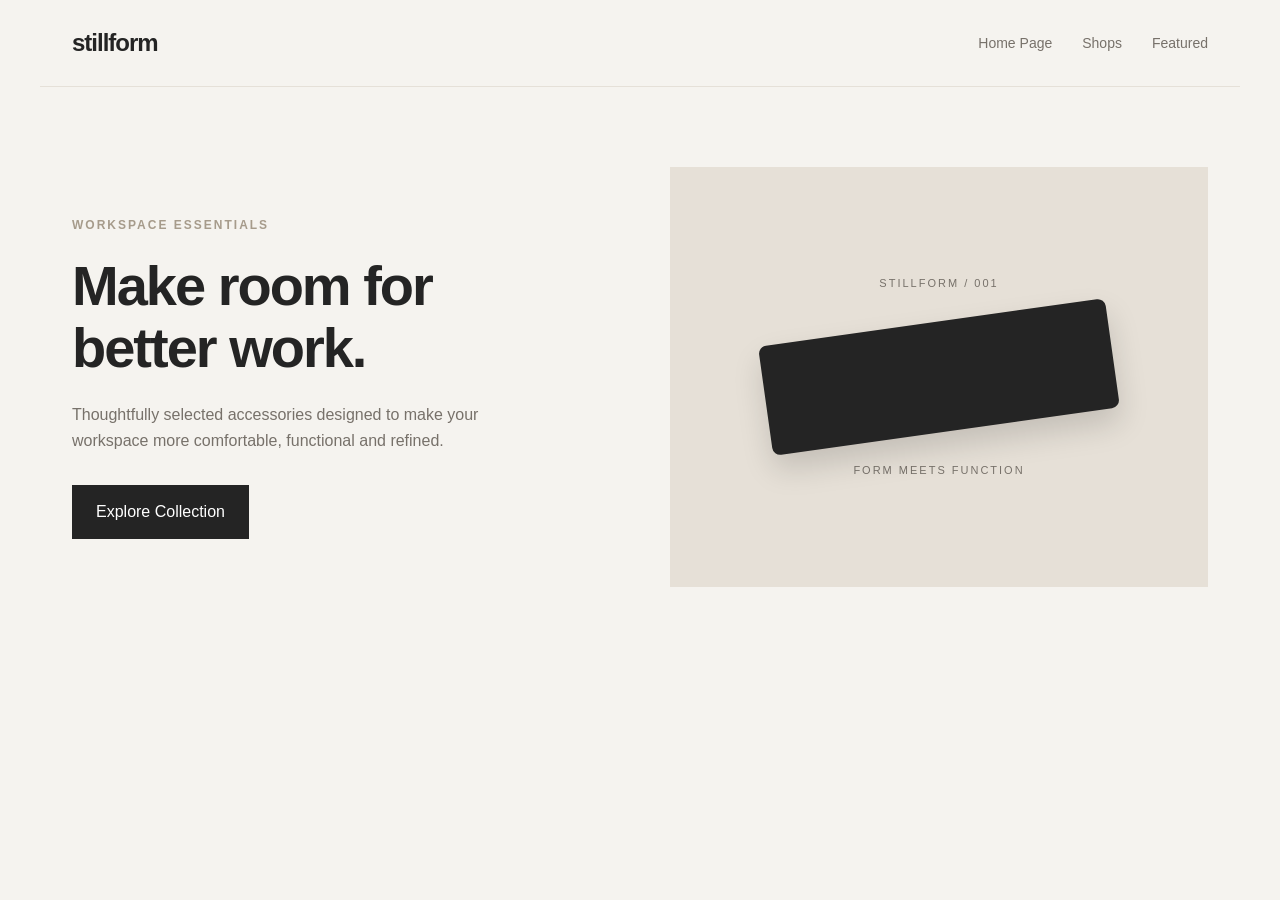
==== index.html @ 1bd32134 "feat: add homepage navigation and hero section" ====
<!DOCTYPE html>
<html lang="en">
    <head>
        <meta charset="UTF-8">
        <meta name="viewport" content="width=device-width, initial-scale=1.0">
        <title>Stillform</title>
        <link rel="stylesheet" href="css/style.css">
    </head>

    <body>
        <header class="site-header">
            <a href="index.html" class="logo">stillform</a>

            <nav class="site-nav" aria-label="Main navigation">
                <a href="index.html">Home Page</a>
                <a href="products.html">Shops</a>
                <a href="product.html">Featured</a>
            </nav>
        </header>

        <!-- Main Content -->
        <main>

            <!-- Hero Section -->
            <section class="hero">
                <div class="hero-content">
                    <p class="eyebrow">WORKSPACE ESSENTIALS</p>
                    <h1>Make room for better work.</h1>

                    <p class="hero-description">
                        Thoughtfully selected accessories
                        designed to make your workspace
                        more comfortable, functional and refined.
                    </p>

                    <a href="products.html" class="button">
                        Explore Collection
                    </a>
                </div>

                <!-- Temporary Visual -->
                <div class="hero-visual">
                    <p class="visual-label">STILLFORM / 001</p>
                    <div class="visual-product"></div>
                    <p class="visual-caption">FORM MEETS FUNCTION</p>
                </div>
            </section>
        </main>
    </body>
</html>
---- css/style.css ----
/* CSS VARIABLES */
:root {
    --color-background: #F5F3EF;
    --color-surface: #FFFFFF;
    --color-text: #242424;
    --color-muted: #77716A;
    --color-accent: #A69B8B;
    --color-border: #E5E0D8;

    --spacing-small: 10px;
    --spacing-medium: 20px;
    --spacing-large: 40px;

    --container-width: 1200px;
}


/* GLOBAL RESET */
* {
    box-sizing: border-box;
    margin: 0;
    padding: 0;
}

/* BODY */

body {
    background-color: var(--color-background);
    color: var(--color-text);
    font-family: Arial, sans-serif;
    line-height: 1.6;
}

/* GLOBAL ELEMENTS */
a {
    color: inherit;
    text-decoration: none;
}

img {
    max-width: 100%;
    display: block;
}

button {
    font: inherit;
    cursor: pointer;
}


/* NAVIGATION BAR */

.site-header {
    max-width: var(--container-width);
    margin: 0 auto;
    padding: 24px 32px;

    display: flex;
    justify-content: space-between;
    align-items: center;

    border-bottom: 1px solid var(--color-border);
}


/* LOGO */

.logo {
    font-size: 24px;
    font-weight: bold;
    letter-spacing: -1px;
}


/* NAVIGATION LINKS */

.site-nav {
    display: flex;
    gap: 30px;
}

.site-nav a {
    color: var(--color-muted);
    font-size: 14px;

    transition: color 0.3s ease;
}

.site-nav a:hover {
    color: var(--color-text);
}


/* HERO SECTION */

.hero {
    max-width: var(--container-width);
    margin: 0 auto;
    padding: 80px 32px;

    display: flex;
    align-items: center;
    justify-content: space-between;
    gap: 60px;
}


/* HERO TEXT */

.hero-content {
    flex: 1 1 360px;
}

.eyebrow {
    color: var(--color-accent);
    font-size: 12px;
    font-weight: bold;
    letter-spacing: 2px;
    margin-bottom: 20px;
}

.hero h1 {
    font-size: 56px;
    line-height: 1.1;
    letter-spacing: -2px;
    max-width: 500px;
}

.hero-description {
    color: var(--color-muted);
    margin: 24px 0 32px;
    max-width: 450px;
}


/* HERO BUTTON */

.button {
    display: inline-block;
    background-color: var(--color-text);
    color: white;

    padding: 14px 24px;

    transition: background-color 0.3s ease;
}

.button:hover {
    background-color: var(--color-accent);
    color: var(--color-text);
}


/* HERO VISUAL */

.hero-visual {
    flex: 1 1 360px;
    min-height: 420px;

    background-color: #E6E0D7;

    display: flex;
    flex-direction: column;
    justify-content: center;
    align-items: center;
    gap: 30px;
}

.visual-label {
    font-size: 11px;
    letter-spacing: 2px;
    color: var(--color-muted);
}

.visual-product {
    width: 65%;
    height: 110px;

    background-color: var(--color-text);
    border-radius: 8px;

    transform: rotate(-8deg);

    box-shadow: 0 15px 30px rgba(0, 0, 0, 0.15);
}

.visual-caption {
    font-size: 11px;
    letter-spacing: 2px;
    color: var(--color-muted);
}
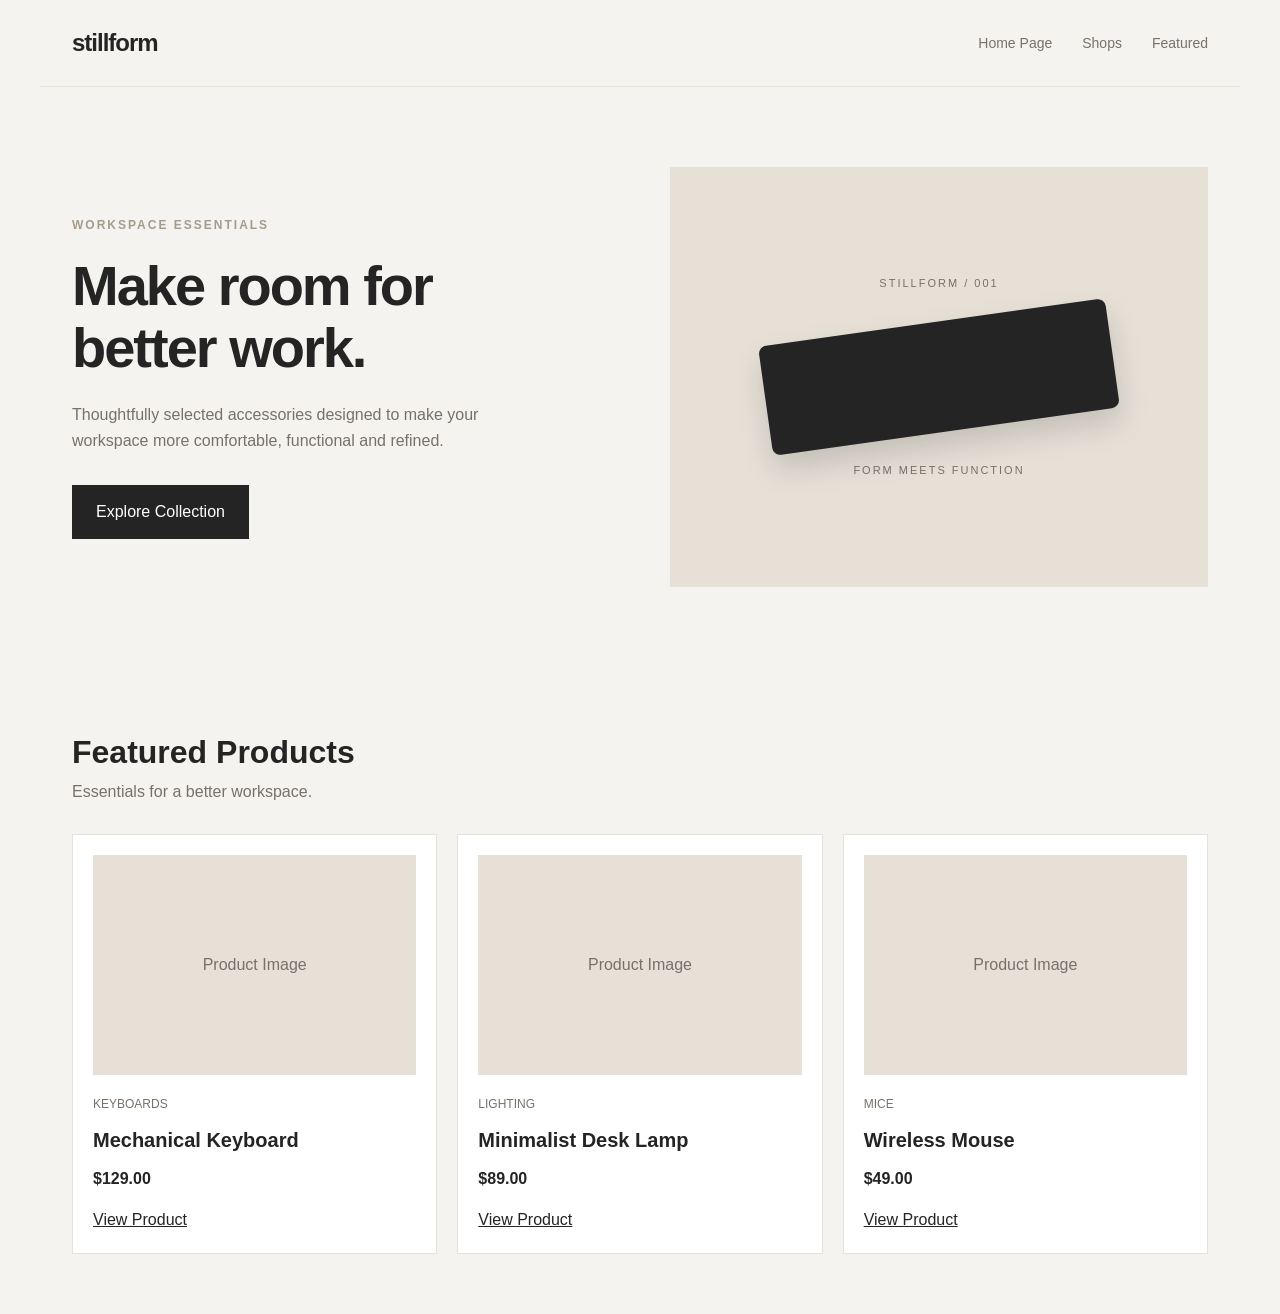
==== commit 01af8647: "feat: add responsive featured products section" ====
--- a/index.html
+++ b/index.html
@@ -45,6 +45,64 @@
                     <p class="visual-caption">FORM MEETS FUNCTION</p>
                 </div>
             </section>
+
+            <!-- Featured Products -->
+            <section class="featured-products">
+
+                <div class="section-heading">
+                    <h2>Featured Products</h2>
+                    <p>Essentials for a better workspace.</p>
+                </div>
+                
+                <div class="product-grid">
+
+                    <!-- Product 1 -->
+                     <article class="product-card">
+                        <div class="product-image">
+                            Product Image
+                        </div>
+
+                        <p class="product-category">KEYBOARDS</p>
+                        <h3>Mechanical Keyboard</h3>
+                        <p class="product-price">$129.00</p>
+
+                        <a href="product.html" class="product-link">
+                            View Product
+                        </a>
+                     </article>
+
+                     <!-- Product 2 -->
+                    <article class="product-card">
+                        <div class="product-image">
+                            Product Image
+                        </div>
+
+                        <p class="product-category">LIGHTING</p>
+                        <h3>Minimalist Desk Lamp</h3>
+                        <p class="product-price">$89.00</p>
+
+                        <a href="product.html" class="product-link">
+                            View Product
+                        </a>
+                    </article>
+
+                    <!-- Product 3 -->
+                     <article class="product-card">
+                        <div class="product-image">
+                            Product Image
+                        </div>
+
+                        <p class="product-category">MICE</p>
+                        <h3>Wireless Mouse</h3>
+                        <p class="product-price">$49.00</p>
+
+                        <a href="product.html" class="product-link">
+                            View Product
+                        </a>
+                     </article>
+
+                </div>
+            </section>
         </main>
     </body>
 </html>
--- a/css/style.css
+++ b/css/style.css
@@ -189,4 +189,158 @@
     font-size: 11px;
     letter-spacing: 2px;
     color: var(--color-muted);
+}
+
+/* FEATURED PRODUCTS */
+
+.featured-products {
+    max-width: var(--container-width);
+    margin: 0 auto;
+    padding: 60px 32px;
+}
+
+.section-heading {
+    margin-bottom: 30px;
+}
+
+.section-heading h2 {
+    font-size: 32px;
+}
+
+.section-heading p {
+    color: var(--color-muted);
+}
+
+
+/* PRODUCT GRID */
+
+.product-grid {
+    display: grid;
+    grid-template-columns: repeat(3, 1fr);
+    gap: 20px;
+}
+
+
+/* PRODUCT CARDS */
+
+.product-card {
+    background-color: var(--color-surface);
+    padding: 20px;
+    border: 1px solid var(--color-border);
+}
+
+
+.product-image {
+    height: 220px;
+    background-color: #E6E0D7;
+
+    display: flex;
+    justify-content: center;
+    align-items: center;
+
+    color: var(--color-muted);
+    margin-bottom: 20px;
+}
+
+.product-category {
+    font-size: 12px;
+    color: var(--color-muted);
+}
+
+.product-card h3 {
+    font-size: 20px;
+    margin: 10px 0;
+}
+
+.product-price {
+    font-weight: bold;
+    margin-bottom: 15px;
+}
+
+.product-link {
+    text-decoration: underline;
+}
+
+
+/* TABLET RESPONSIVE DESIGN */
+
+@media (max-width: 900px) {
+    .hero {
+        flex-direction: column;
+        align-items: stretch;
+        gap: 40px;
+        padding: 60px 24px;
+    }
+
+    .hero-content,
+    .hero-visual {
+        flex: none;
+        width: 100%;
+    }
+
+    .hero h1 {
+        font-size: 42px;
+    }
+
+    .hero-visual {
+        min-height: 320px;
+    }
+
+    .product-grid {
+        grid-template-columns: repeat(2, 1fr);
+    }
+
+    .featured-products {
+        padding: 50px 24px;
+    }
+}
+
+
+/* MOBILE RESPONSIVE DESIGN */
+@media (max-width: 600px) {
+    .site-header {
+        flex-direction: column;
+        align-items: flex-start;
+        gap: 16px;
+        padding: 20px;
+    }
+
+    .site-nav {
+        gap: 16px;
+        flex-wrap: wrap;
+    }
+
+    .hero {
+        padding: 48px 20px;
+        gap: 30px;
+    }
+
+    .hero h1 {
+        font-size: 36px;
+        letter-spacing: -1px;
+    }
+
+    .hero-visual {
+        min-height: 260px;
+    }
+
+    .featured-products {
+        padding: 40px 20px;
+    }
+
+    .product-grid {
+        grid-template-columns: 1fr;
+    }
+
+    .section-heading h2 {
+        font-size: 28px;
+    }
+
+    .product-card {
+        padding: 16px;
+    }
+
+    .hero-description {
+        font-size: 14px;
+    }
 }
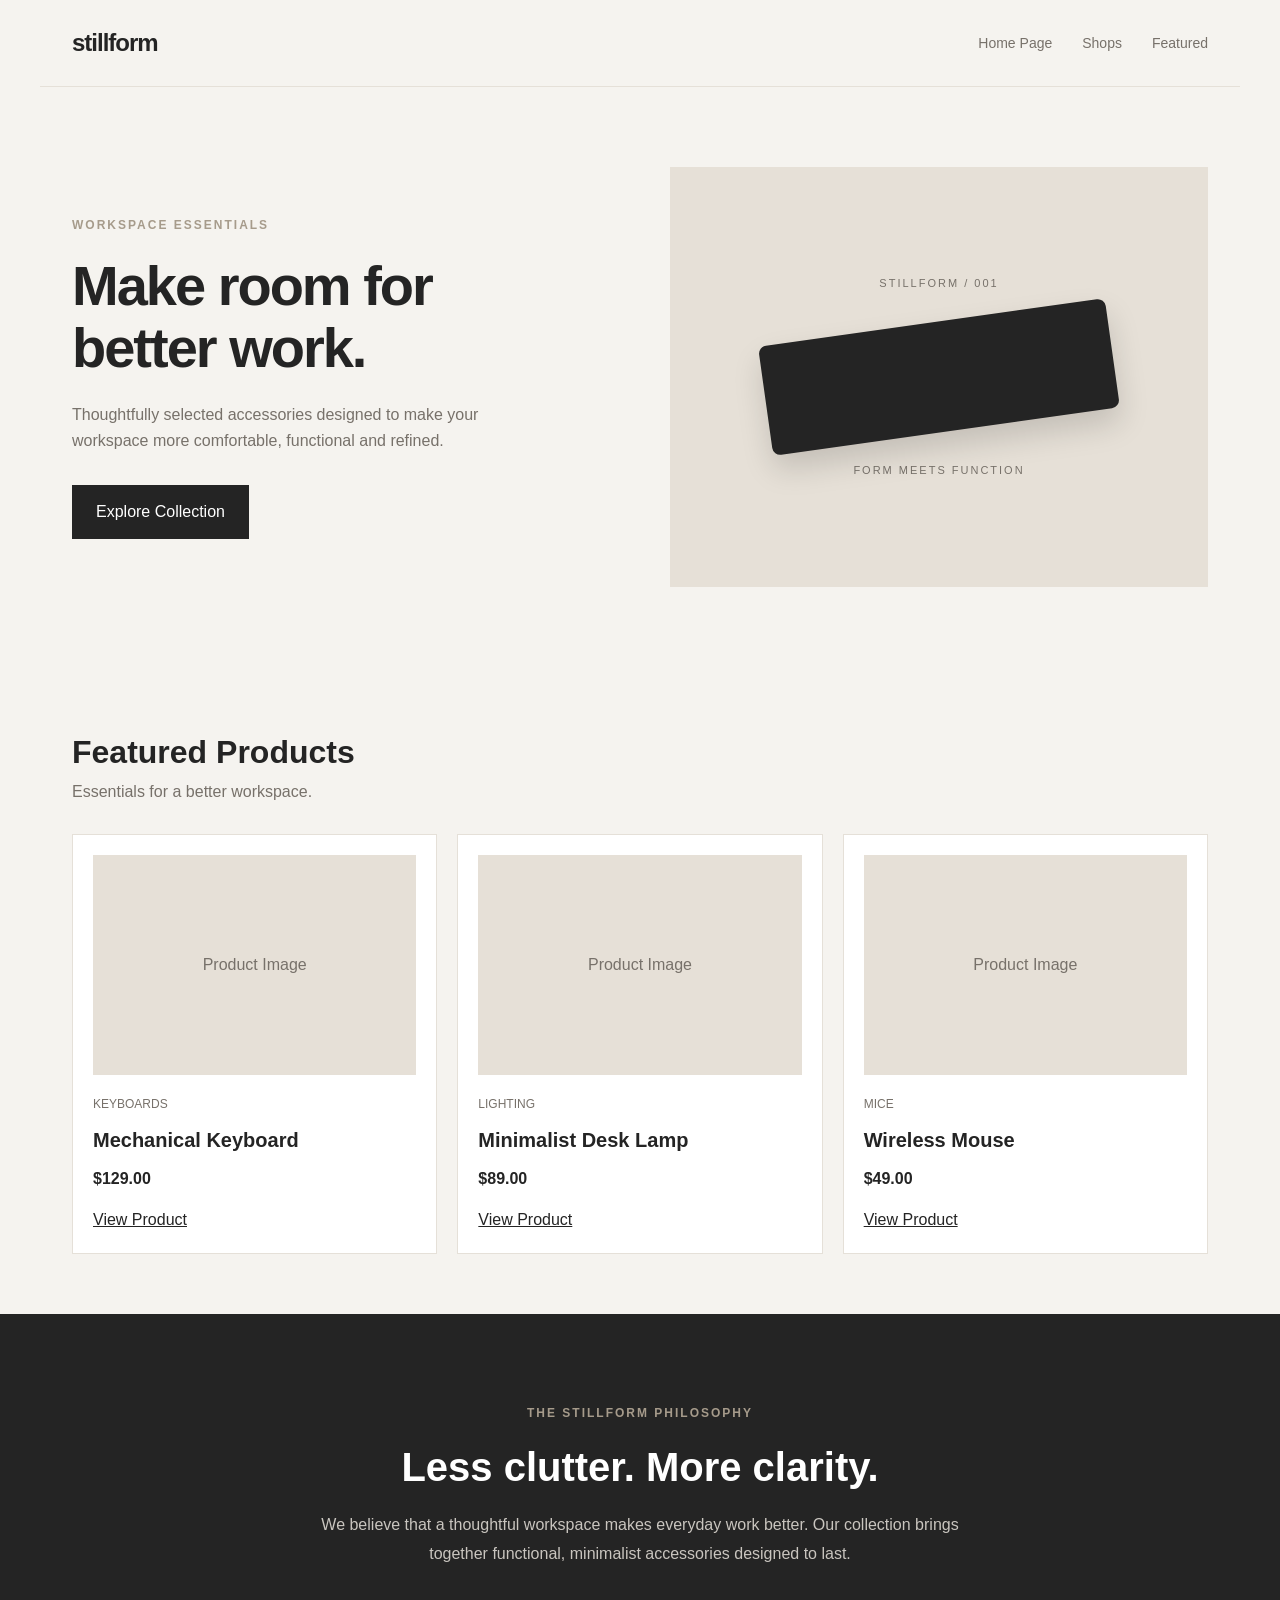
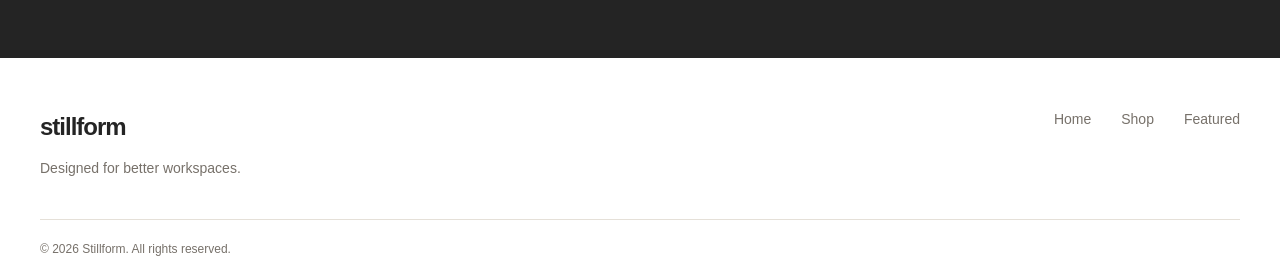
==== commit 72b739c4: "feat: complete responsive homepage" ====
--- a/index.html
+++ b/index.html
@@ -103,6 +103,38 @@
 
                 </div>
             </section>
+
+            <!-- Brand Introduction -->
+             <section class="brand-section">
+                <div class="brand-content">
+                    <p class="eyebrow">THE STILLFORM PHILOSOPHY</p>
+                    <h2>Less clutter. More clarity.</h2>
+                    <p>
+                        We believe that a thoughtful workspace
+                        makes everyday work better. Our collection
+                        brings together functional, minimalist
+                        accessories designed to last.
+                    </p>
+                </div>
+             </section>
         </main>
+        <footer class="site-footer">
+            <div class="footer-content">
+                <div class="footer-brand">
+                    <a href="index.html" class="logo">stillform</a>
+                    <p>Designed for better workspaces.</p>
+                </div>
+                <nav class="footer-links" aria-label="Footer navigation">
+                    <a href="index.html">Home</a>
+                    <a href="products.html">Shop</a>
+                    <a href="product.html">Featured</a>
+                </nav>
+
+            </div>
+            
+            <div class="footer-bottom">
+                <p>&copy; 2026 Stillform. All rights reserved.</p>
+            </div>
+        </footer>
     </body>
 </html>
--- a/css/style.css
+++ b/css/style.css
@@ -262,6 +262,79 @@
 }
 
 
+/* BRAND INTRODUCTION */
+
+.brand-section {
+    background-color: var(--color-text);
+    color: var(--color-surface);
+    padding: 90px 32px;
+}
+
+.brand-content {
+    max-width: 700px;
+    margin: 0 auto;
+    text-align: center;
+}
+
+.brand-content h2 {
+    font-size: 40px;
+    line-height: 1.2;
+    margin-bottom: 20px;
+}
+
+.brand-content > p:last-child {
+    color: #C9C5BF;
+    line-height: 1.8;
+}
+
+
+/* FOOTER */
+
+.site-footer {
+    background-color: var(--color-surface);
+    padding: 50px 32px 20px;
+}
+
+.footer-content {
+    max-width: var(--container-width);
+    margin: 0 auto;
+    display: flex;
+    justify-content: space-between;
+    align-items: flex-start;
+    gap: 40px;
+}
+
+.footer-brand p {
+    color: var(--color-muted);
+    font-size: 14px;
+    margin-top: 10px;
+}
+
+.footer-links {
+    display: flex;
+    gap: 30px;
+}
+
+.footer-links a {
+    color: var(--color-muted);
+    font-size: 14px;
+    transition: color 0.3s ease;
+}
+
+.footer-links a:hover {
+    color: var(--color-text);
+}
+
+.footer-bottom {
+    max-width: var(--container-width);
+    margin: 40px auto 0;
+    padding-top: 20px;
+    border-top: 1px solid var(--color-border);
+    color: var(--color-muted);
+    font-size: 12px;
+}
+
+
 /* TABLET RESPONSIVE DESIGN */
 
 @media (max-width: 900px) {
@@ -292,6 +365,10 @@
 
     .featured-products {
         padding: 50px 24px;
+    }
+
+    .footer-content {
+        gap: 20px;
     }
 }
 
@@ -343,4 +420,26 @@
     .hero-description {
         font-size: 14px;
     }
+
+    .brand-section {
+        padding: 60px 20px;
+    }
+
+    .brand-content h2 {
+        font-size: 30px;
+    }
+
+    .site-footer {
+        padding: 40px 20px 20px;
+    }
+
+    .footer-content {
+        flex-direction: column;
+        gap: 24px;
+    }
+
+    .footer-links {
+        flex-wrap: wrap;
+        gap: 16px;
+    }
 }
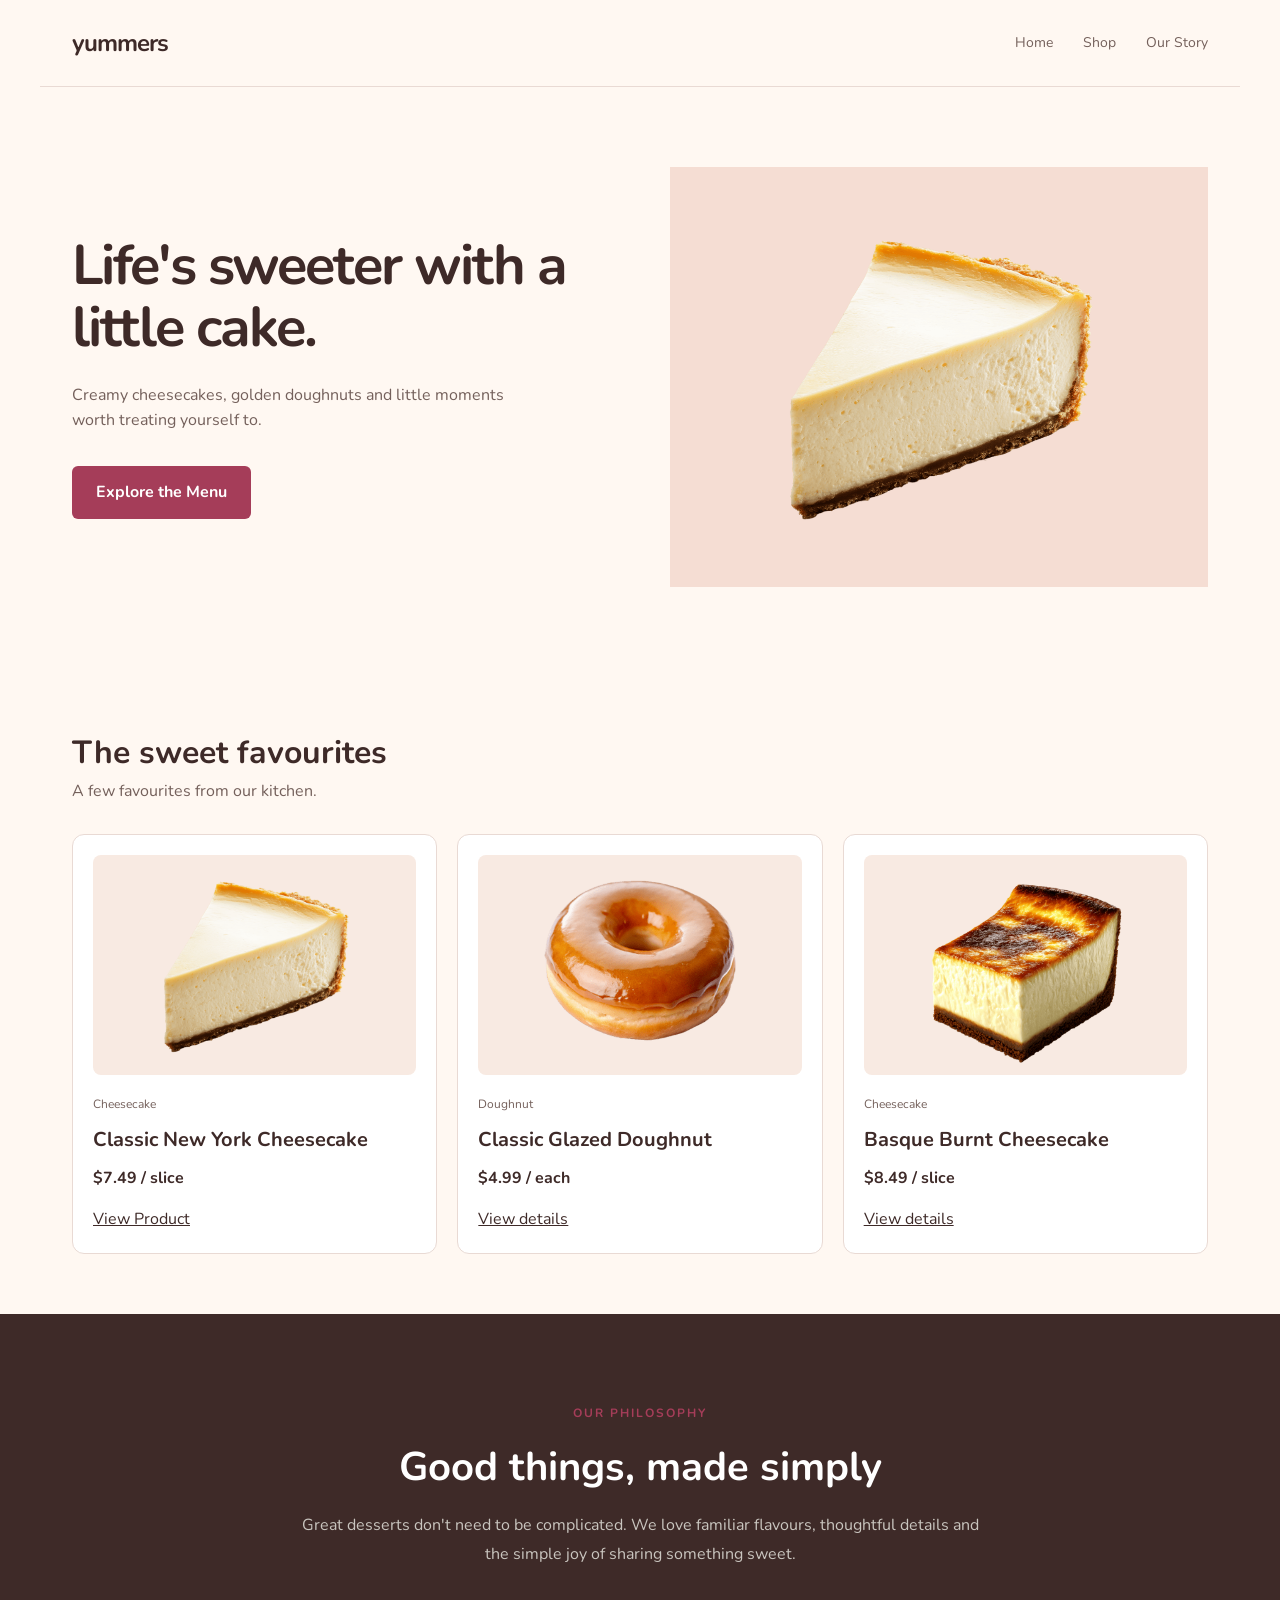
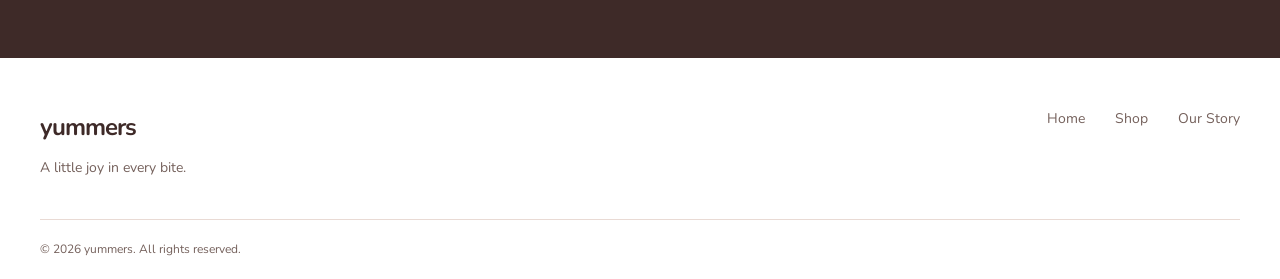
==== commit bb574092: "feat: rebrand storefron to yummers" ====
--- a/index.html
+++ b/index.html
@@ -3,18 +3,21 @@
     <head>
         <meta charset="UTF-8">
         <meta name="viewport" content="width=device-width, initial-scale=1.0">
-        <title>Stillform</title>
+        <title>yummers</title>
         <link rel="stylesheet" href="css/style.css">
+        <link rel="preconnect" href="https://fonts.googleapis.com">
+        <link rel="preconnect" href="https://fonts.gstatic.com" crossorigin>
+        <link href="https://fonts.googleapis.com/css2?family=Nunito:ital,wght@0,200..1000;1,200..1000&display=swap" rel="stylesheet">
     </head>
 
     <body>
         <header class="site-header">
-            <a href="index.html" class="logo">stillform</a>
+            <a href="index.html" class="logo">yummers</a>
 
             <nav class="site-nav" aria-label="Main navigation">
-                <a href="index.html">Home Page</a>
-                <a href="products.html">Shops</a>
-                <a href="product.html">Featured</a>
+                <a href="index.html">Home</a>
+                <a href="products.html">Shop</a>
+                <a href="index.html#our-story">Our Story</a>
             </nav>
         </header>
 
@@ -24,25 +27,24 @@
             <!-- Hero Section -->
             <section class="hero">
                 <div class="hero-content">
-                    <p class="eyebrow">WORKSPACE ESSENTIALS</p>
-                    <h1>Make room for better work.</h1>
+                    <h1>Life's sweeter with a little cake.</h1>
 
                     <p class="hero-description">
-                        Thoughtfully selected accessories
-                        designed to make your workspace
-                        more comfortable, functional and refined.
+                        Creamy cheesecakes, golden doughnuts and
+                        little moments worth treating yourself to.
                     </p>
 
                     <a href="products.html" class="button">
-                        Explore Collection
+                        Explore the Menu
                     </a>
                 </div>
 
-                <!-- Temporary Visual -->
                 <div class="hero-visual">
-                    <p class="visual-label">STILLFORM / 001</p>
-                    <div class="visual-product"></div>
-                    <p class="visual-caption">FORM MEETS FUNCTION</p>
+                    <img
+                        src="assets/images/nycheesecake.png"
+                        alt="Slice of New York cheesecake"
+                        class="hero-image"
+                    >
                 </div>
             </section>
 
@@ -50,8 +52,8 @@
             <section class="featured-products">
 
                 <div class="section-heading">
-                    <h2>Featured Products</h2>
-                    <p>Essentials for a better workspace.</p>
+                    <h2>The sweet favourites</h2>
+                    <p>A few favourites from our kitchen.</p>
                 </div>
                 
                 <div class="product-grid">
@@ -59,12 +61,14 @@
                     <!-- Product 1 -->
                      <article class="product-card">
                         <div class="product-image">
-                            Product Image
+                            <img src="assets/images/nycheesecake.png"
+                            alt="new york cheesecake"
+                            loading="lazy">
                         </div>
 
-                        <p class="product-category">KEYBOARDS</p>
-                        <h3>Mechanical Keyboard</h3>
-                        <p class="product-price">$129.00</p>
+                        <p class="product-category">Cheesecake</p>
+                        <h3>Classic New York Cheesecake</h3>
+                        <p class="product-price">$7.49 / slice</p>
 
                         <a href="product.html" class="product-link">
                             View Product
@@ -74,30 +78,30 @@
                      <!-- Product 2 -->
                     <article class="product-card">
                         <div class="product-image">
-                            Product Image
+                            <img src="assets/images/glazedonut.png">
                         </div>
 
-                        <p class="product-category">LIGHTING</p>
-                        <h3>Minimalist Desk Lamp</h3>
-                        <p class="product-price">$89.00</p>
+                        <p class="product-category">Doughnut</p>
+                        <h3>Classic Glazed Doughnut</h3>
+                        <p class="product-price">$4.99 / each</p>
 
                         <a href="product.html" class="product-link">
-                            View Product
+                            View details
                         </a>
                     </article>
 
                     <!-- Product 3 -->
                      <article class="product-card">
                         <div class="product-image">
-                            Product Image
+                            <img src="assets/images/bakedcreamycheesecake.png">
                         </div>
 
-                        <p class="product-category">MICE</p>
-                        <h3>Wireless Mouse</h3>
-                        <p class="product-price">$49.00</p>
+                        <p class="product-category">Cheesecake</p>
+                        <h3>Basque Burnt Cheesecake</h3>
+                        <p class="product-price">$8.49 / slice</p>
 
                         <a href="product.html" class="product-link">
-                            View Product
+                            View details
                         </a>
                      </article>
 
@@ -105,15 +109,14 @@
             </section>
 
             <!-- Brand Introduction -->
-             <section class="brand-section">
+             <section class="brand-section" id="our-story">
                 <div class="brand-content">
-                    <p class="eyebrow">THE STILLFORM PHILOSOPHY</p>
-                    <h2>Less clutter. More clarity.</h2>
+                    <p class="eyebrow">OUR PHILOSOPHY</p>
+                    <h2>Good things, made simply</h2>
                     <p>
-                        We believe that a thoughtful workspace
-                        makes everyday work better. Our collection
-                        brings together functional, minimalist
-                        accessories designed to last.
+                        Great desserts don't need to be complicated.
+                        We love familiar flavours, thoughtful details
+                        and the simple joy of sharing something sweet.
                     </p>
                 </div>
              </section>
@@ -121,19 +124,19 @@
         <footer class="site-footer">
             <div class="footer-content">
                 <div class="footer-brand">
-                    <a href="index.html" class="logo">stillform</a>
-                    <p>Designed for better workspaces.</p>
+                    <a href="index.html" class="logo">yummers</a>
+                    <p>A little joy in every bite.</p>
                 </div>
                 <nav class="footer-links" aria-label="Footer navigation">
                     <a href="index.html">Home</a>
                     <a href="products.html">Shop</a>
-                    <a href="product.html">Featured</a>
+                    <a href="index.html#our-story">Our Story</a>
                 </nav>
 
             </div>
             
             <div class="footer-bottom">
-                <p>&copy; 2026 Stillform. All rights reserved.</p>
+                <p>&copy; 2026 yummers. All rights reserved.</p>
             </div>
         </footer>
     </body>
--- a/css/style.css
+++ b/css/style.css
@@ -1,16 +1,12 @@
 
 /* CSS VARIABLES */
 :root {
-    --color-background: #F5F3EF;
+    --color-background: #FFF8F2;
     --color-surface: #FFFFFF;
-    --color-text: #242424;
-    --color-muted: #77716A;
-    --color-accent: #A69B8B;
-    --color-border: #E5E0D8;
-
-    --spacing-small: 10px;
-    --spacing-medium: 20px;
-    --spacing-large: 40px;
+    --color-text: #3E2A28;
+    --color-muted: #74605B;
+    --color-accent: #A53D59;
+    --color-border: #E9DAD4;
 
     --container-width: 1200px;
 }
@@ -28,7 +24,7 @@
 body {
     background-color: var(--color-background);
     color: var(--color-text);
-    font-family: Arial, sans-serif;
+    font-family: "Nunito", sans-serif;
     line-height: 1.6;
 }
 
@@ -138,17 +134,18 @@
 
 .button {
     display: inline-block;
-    background-color: var(--color-text);
+    background-color: var(--color-accent);
     color: white;
-
     padding: 14px 24px;
-
+    border: 0;
+    border-radius: 6px;
+    font-weight: 700;
     transition: background-color 0.3s ease;
 }
 
 .button:hover {
-    background-color: var(--color-accent);
-    color: var(--color-text);
+    background-color: #832D46;
+    color: white;
 }
 
 
@@ -157,38 +154,18 @@
 .hero-visual {
     flex: 1 1 360px;
     min-height: 420px;
-
-    background-color: #E6E0D7;
-
-    display: flex;
-    flex-direction: column;
+    background-color: #F5DDD3;
+
+    display: flex;
     justify-content: center;
     align-items: center;
-    gap: 30px;
-}
-
-.visual-label {
-    font-size: 11px;
-    letter-spacing: 2px;
-    color: var(--color-muted);
-}
-
-.visual-product {
-    width: 65%;
-    height: 110px;
-
-    background-color: var(--color-text);
-    border-radius: 8px;
-
-    transform: rotate(-8deg);
-
-    box-shadow: 0 15px 30px rgba(0, 0, 0, 0.15);
-}
-
-.visual-caption {
-    font-size: 11px;
-    letter-spacing: 2px;
-    color: var(--color-muted);
+    overflow: hidden;
+}
+
+.hero-image {
+    width: 85%;
+    max-height: 360px;
+    object-fit: contain;
 }
 
 /* FEATURED PRODUCTS */
@@ -227,19 +204,32 @@
     background-color: var(--color-surface);
     padding: 20px;
     border: 1px solid var(--color-border);
-}
-
+    border-radius: 12px;
+
+    transition: transform 0.2s ease,
+                box-shadow 0.2s ease;
+}
+
+.product-card:hover {
+    transform: translateY(-3px);
+    box-shadow: 0 10px 24px rgba(62, 42, 40, 0.08);
+}
 
 .product-image {
     height: 220px;
-    background-color: #E6E0D7;
+    background-color: #F8EAE2;
+    border-radius: 8px;
+    margin-bottom: 20px;
 
     display: flex;
     justify-content: center;
     align-items: center;
-
-    color: var(--color-muted);
-    margin-bottom: 20px;
+}
+
+.product-image img {
+    width: 100%;
+    height: 100%;
+    object-fit: contain;
 }
 
 .product-category {
@@ -333,6 +323,125 @@
     color: var(--color-muted);
     font-size: 12px;
 }
+
+
+/* PRODUCT CATALOGUE */
+.catalogue {
+    max-width: var(--container-width);
+    margin: 0 auto;
+    padding: 70px 32px 90px;
+}
+
+.catalogue-heading {
+    margin-bottom: 40px;
+}
+
+.catalogue-heading h1 {
+    font-size: 48px;
+    line-height: 1.2;
+    margin-bottom: 16px;
+}
+
+.catalogue-heading > p:last-child {
+    color: var(--color-muted);
+    max-width: 500px;
+}
+
+
+/* PRODUCT DETAILS PAGE */
+.product-page {
+    max-width: var(--container-width);
+    margin: 0 auto;
+    padding: 50px 32px 90px;
+}
+
+.back-link {
+    display: inline-block;
+    color: var(--color-muted);
+    font-size: 14px;
+    margin-bottom: 40px;
+}
+
+.back-link:hover {
+    color: var(--color-text);
+}
+
+
+/* PRODUCT DETAIL LAYOUT */
+.product-detail {
+    display: grid;
+    grid-template-columns: 1fr 1fr;
+    gap: 60px;
+    align-items: start;
+}
+
+
+/* PRODUCT IMAGE */
+.detail-image {
+    background-color: #F8EAE2;
+    min-height: 480px;
+    display: flex;
+    justify-content: center;
+    align-items: center;
+    color: var(--color-muted);
+}
+
+.detail-image {
+    padding: 24px;
+}
+
+.detail-image img {
+    width: 100%;
+    max-height: 400px;
+    object-fit: contain;
+}
+
+
+/* PRODUCT INFORMATION */
+.detail-info h1 {
+    font-size: 42px;
+    line-height: 1.2;
+    margin: 12px 0 20px;
+}
+
+
+.detail-price {
+    font-size: 28px;
+    font-weight: bold;
+    margin-bottom: 24px;
+}
+
+
+.detail-description {
+    color: var(--color-muted);
+    margin-bottom: 32px;
+}
+
+
+.detail-info h2 {
+    font-size: 20px;
+    margin-bottom: 16px;
+}
+
+
+/* SPECIFICATIONS */
+.detail-specs {
+    list-style: none;
+    margin-bottom: 32px;
+}
+
+.detail-specs li {
+    padding: 12px 0px;
+    border-bottom: 1px solid var(--color-border);
+    color: var(--color-muted);
+}
+
+
+.button:disabled {
+    opacity: 0.6;
+    cursor: not-allowed;
+}
+
 
 
 /* TABLET RESPONSIVE DESIGN */
@@ -369,6 +478,23 @@
 
     .footer-content {
         gap: 20px;
+    }
+
+    .catalogue {
+        padding: 60px 24px;
+    }
+
+    .product-page {
+        padding: 40px 24px 60px;
+    }
+
+    .product-detail {
+        grid-template-columns: 1fr;
+        gap: 40px;
+    }
+
+    .detail-image {
+        min-height: 360px;
     }
 }
 
@@ -442,4 +568,24 @@
         flex-wrap: wrap;
         gap: 16px;
     }
+
+    .catalogue {
+        padding: 48px 20px 60px;
+    }
+
+    .catalogue-heading h1 {
+        font-size: 34px;
+    }
+
+    .product-page {
+        padding: 30px 20px 50px;
+    }
+
+    .detail-image {
+        min-height: 280px;
+    }
+
+    .detail-info h1 {
+        font-size: 32px;
+    }
 }
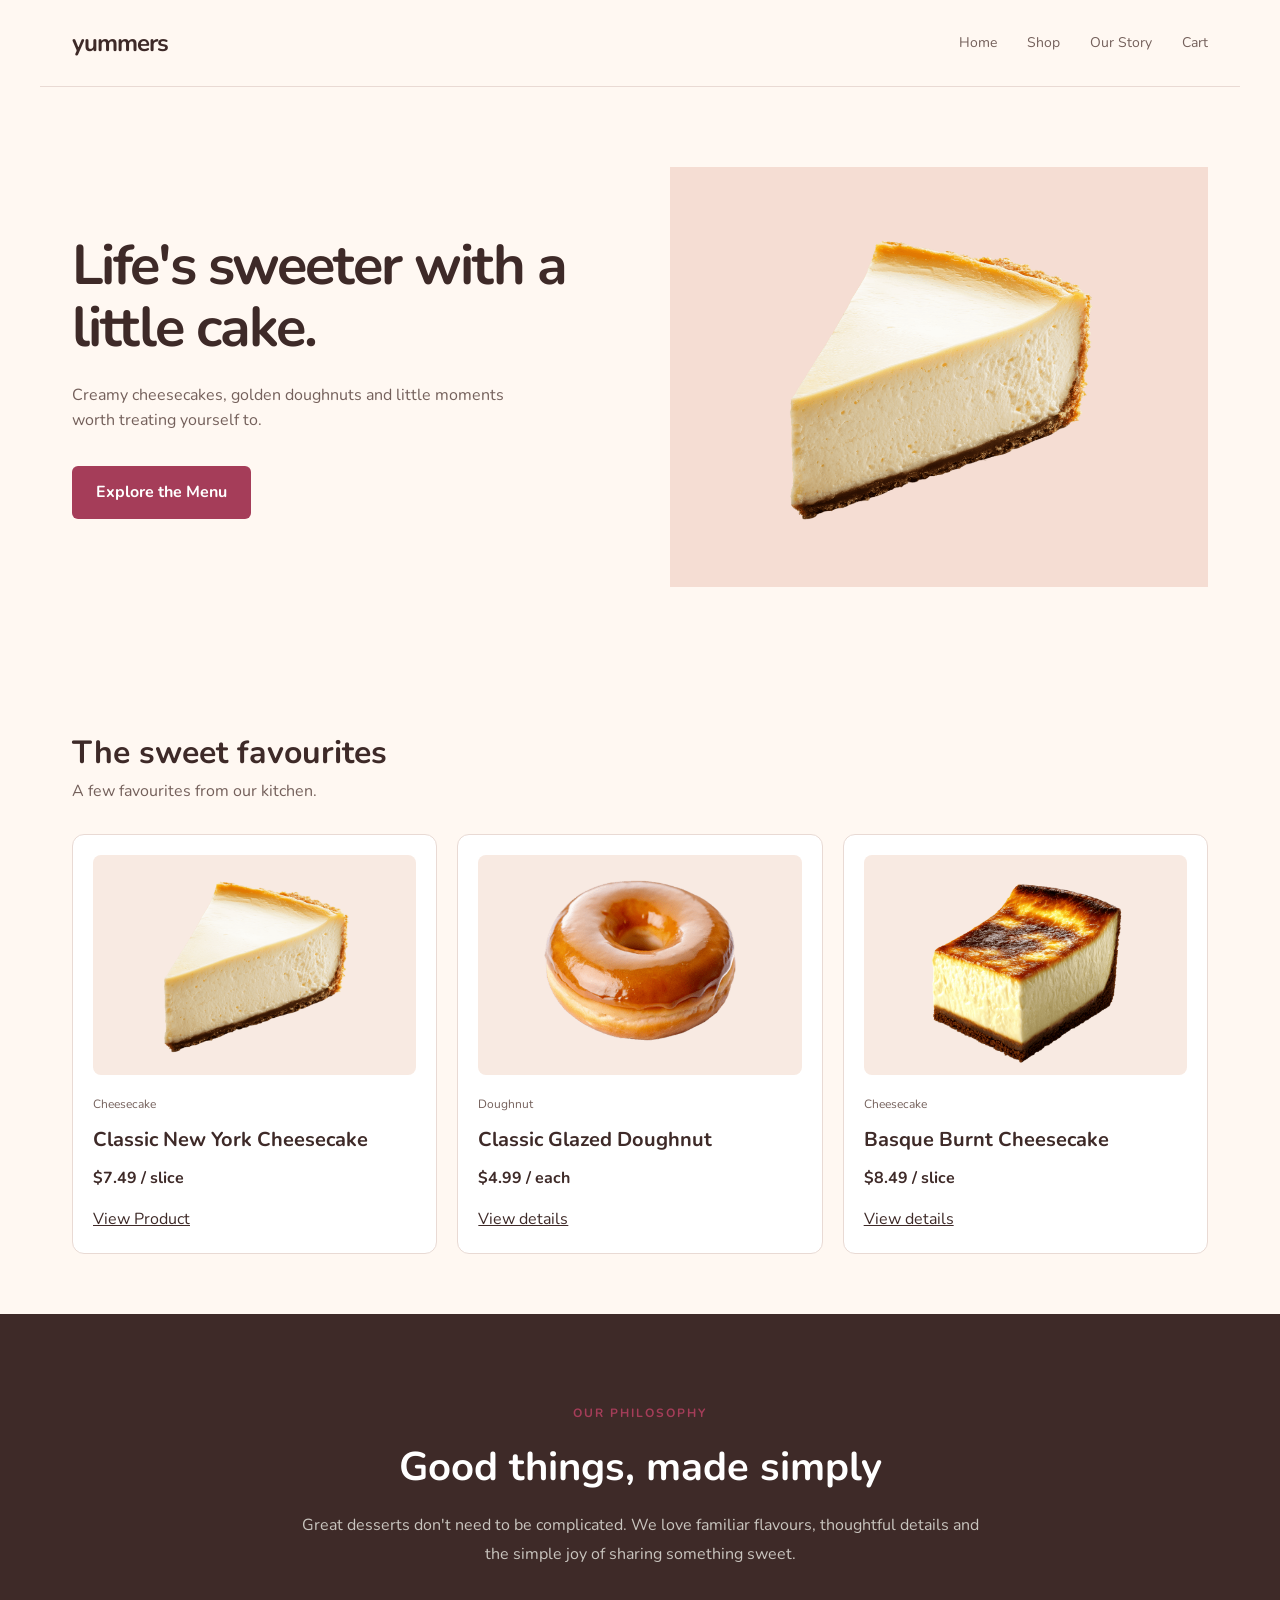
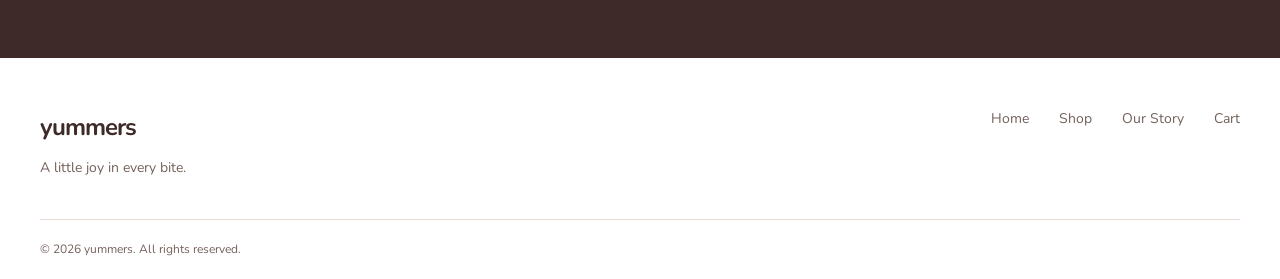
==== commit 97d61cfa: "feat: add card quantity controls and product removal" ====
--- a/index.html
+++ b/index.html
@@ -18,6 +18,7 @@
                 <a href="index.html">Home</a>
                 <a href="products.html">Shop</a>
                 <a href="index.html#our-story">Our Story</a>
+                <a href="cart.html">Cart</a>
             </nav>
         </header>
 
@@ -131,6 +132,7 @@
                     <a href="index.html">Home</a>
                     <a href="products.html">Shop</a>
                     <a href="index.html#our-story">Our Story</a>
+                    <a href="cart.html">Cart</a>
                 </nav>
 
             </div>
